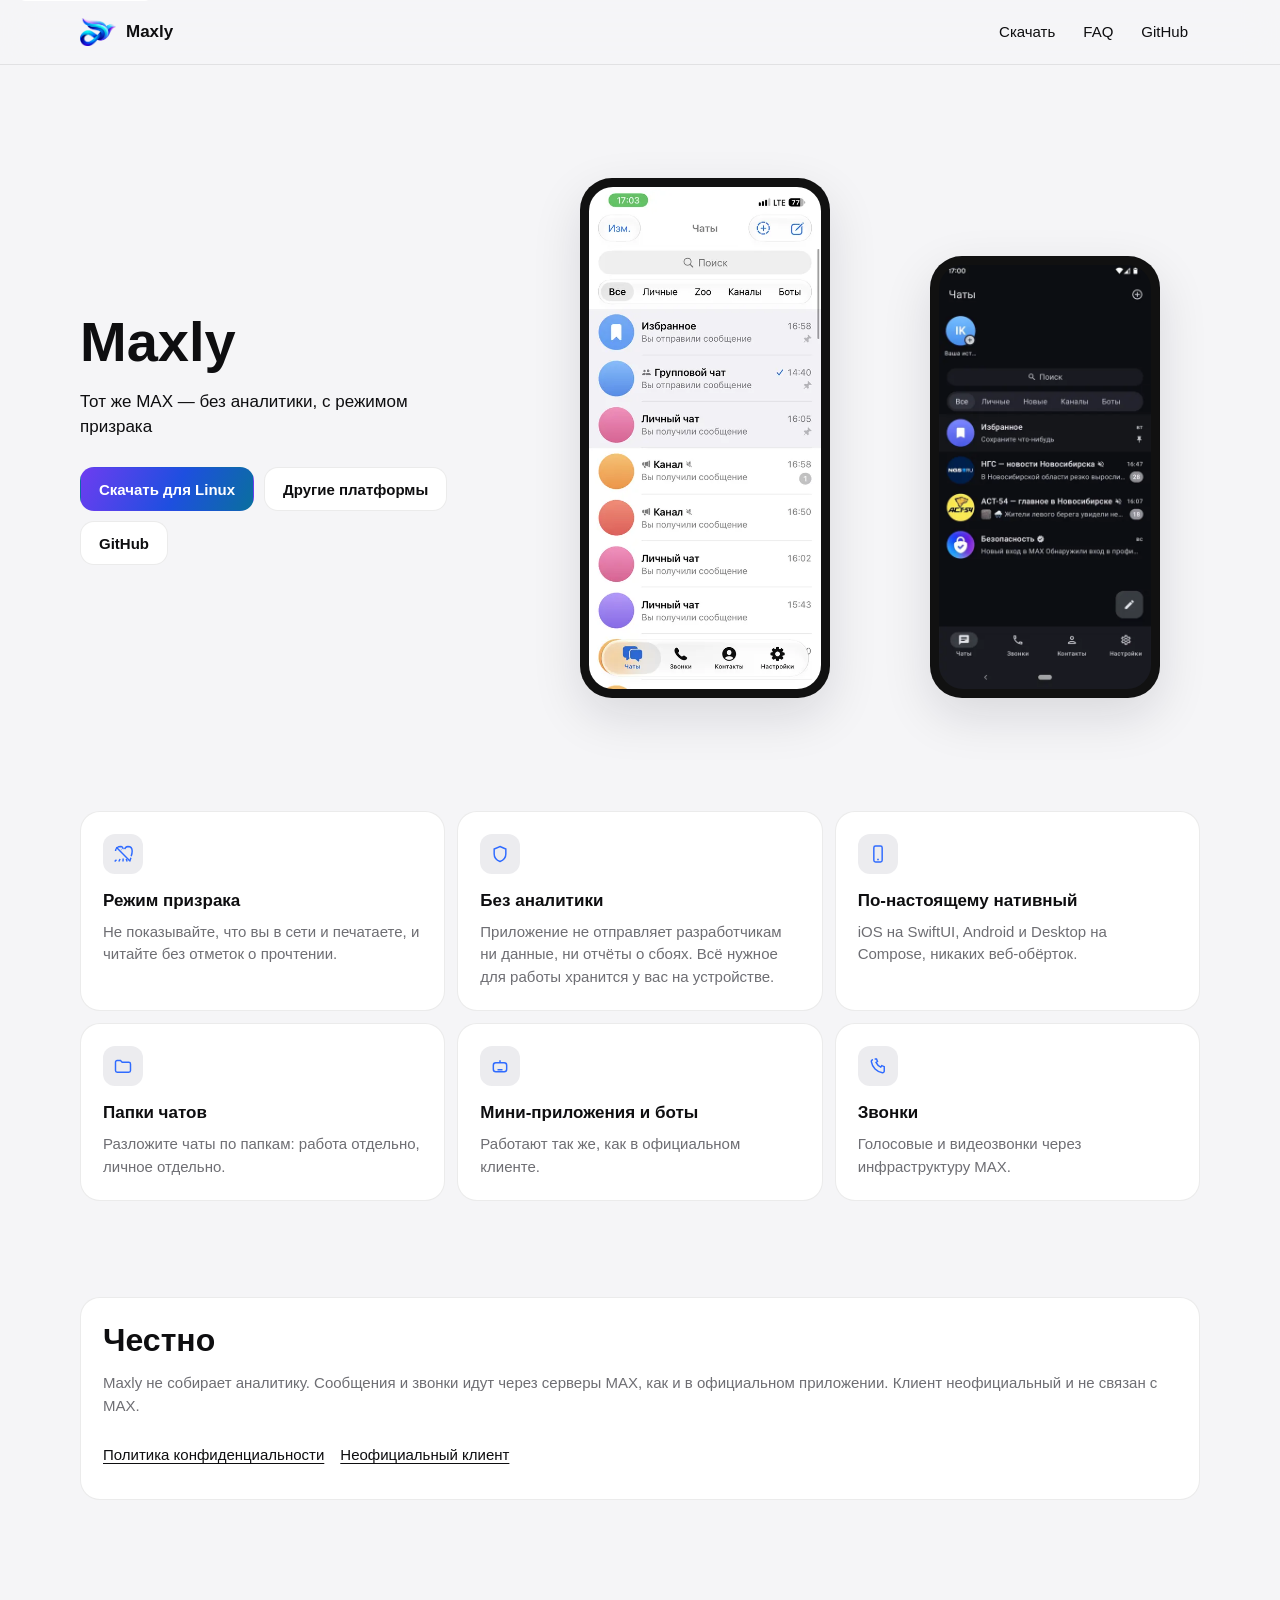
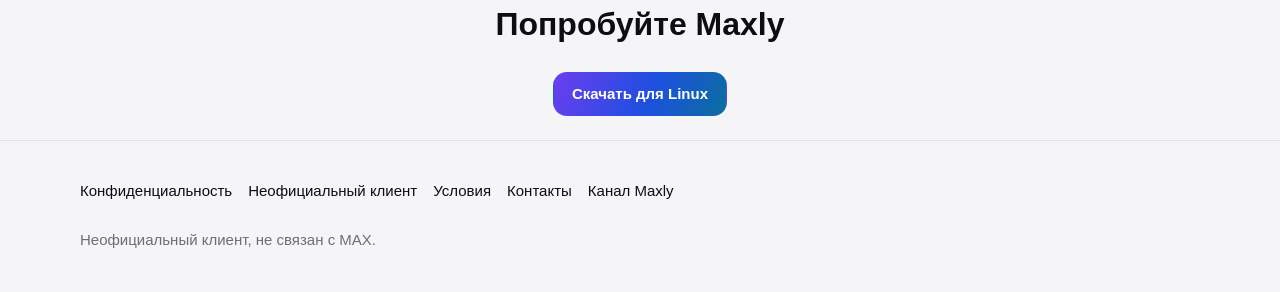
==== index.html @ c46c372b "Собрать сайт Maxly по плану Лендинг, загрузка, FAQ и правовые страницы. Плейсхолдеры из плана не зап" ====
<!DOCTYPE html>
<html lang="ru" data-root="">
<head>
<meta charset="utf-8">
<meta name="viewport" content="width=device-width, initial-scale=1">
<title>Maxly — клиент MAX без аналитики для iOS, Android и Desktop</title>
<meta name="description" content="Неофициальный клиент MAX с режимом призрака. Не собирает аналитику. Нативные приложения для iPhone, Android, Windows, macOS и Linux.">
<link rel="canonical" href="https://fighxy.github.io/maxly-site/">
<meta property="og:title" content="Maxly — клиент MAX без аналитики для iOS, Android и Desktop">
<meta property="og:description" content="Неофициальный клиент MAX с режимом призрака. Не собирает аналитику. Нативные приложения для iPhone, Android, Windows, macOS и Linux.">
<meta property="og:type" content="website">
<meta property="og:url" content="https://fighxy.github.io/maxly-site/">
<meta property="og:image" content="https://fighxy.github.io/maxly-site/og.png">
<meta name="twitter:card" content="summary_large_image">
<meta name="theme-color" content="#000000">

<link rel="icon" href="favicon.svg" type="image/svg+xml">
<link rel="stylesheet" href="assets/css/site.css">
</head>
<body>
<a class="skip" href="#main">К содержанию</a>
<header class="header">
  <div class="wrap header-inner">
    <a class="brand" href=""><img src="assets/img/logo.png" alt="" width="36" height="28">Maxly</a>
    <nav class="nav" aria-label="Основное">
      <a href="download/">Скачать</a>
      <a href="faq/">FAQ</a>
      <a href="https://github.com/fighxy/Maxly">GitHub</a>
    </nav>
  </div>
</header>
<main id="main">

<section class="section"><div class="wrap hero-grid">
  <div class="rise">
    <h1>Maxly</h1>
    <p class="lead">Тот же MAX — без аналитики, с режимом призрака</p>
    <div class="stack">
      <a class="btn btn-primary" data-os-cta href="download/">Скачать</a>
      <a class="btn btn-secondary" href="download/">Другие платформы</a>
      <a class="btn btn-secondary" href="https://github.com/fighxy/Maxly">GitHub</a>
    </div>
  </div>
  <div class="shots">
    <figure class="phone"><img src="assets/img/ios-chats.webp" width="450" height="973" alt="Maxly на iPhone: список чатов"></figure>
    <figure class="phone"><img src="assets/img/android-chats.webp" width="450" height="900" alt="Maxly на Android: список чатов" loading="lazy"></figure>
  </div>
</div></section>
<section class="section" style="padding-top:0"><div class="wrap"><div class="features"><article class="card"><div class="feat-icon"><svg viewBox="0 0 24 24" fill="none" stroke="currentColor" stroke-width="1.75" aria-hidden="true"><path d="M3 8.5C3 5 6 3 9.2 3c2 .2 3.2 1.6 2.8 3.2M9.5 6.5h.5M14 6.2c.4-1.8 2-3 4-3.2C21 3 23 5.2 23 8.5c0 2.2-.4 4.2-1.2 6.2"/><path d="M2 21l2.2-2.2M7 21l1.5-3M12 21l.2-3.5M17 21l-1.2-3M21.5 16.5L20 21"/><path d="M4 4l16 16"/></svg></div><h3>Режим призрака</h3><p>Не показывайте, что вы в сети и печатаете, и читайте без отметок о прочтении.</p></article>
<article class="card"><div class="feat-icon"><svg viewBox="0 0 24 24" fill="none" stroke="currentColor" stroke-width="1.75" aria-hidden="true"><path d="M12 3l7 3v6c0 4.5-3 7.5-7 9-4-1.5-7-4.5-7-9V6l7-3z"/></svg></div><h3>Без аналитики</h3><p>Приложение не отправляет разработчикам ни данные, ни отчёты о сбоях. Всё нужное для работы хранится у вас на устройстве.</p></article>
<article class="card"><div class="feat-icon"><svg viewBox="0 0 24 24" fill="none" stroke="currentColor" stroke-width="1.75" aria-hidden="true"><rect x="7" y="2.5" width="10" height="19" rx="2"/><path d="M11 18.5h2"/></svg></div><h3>По-настоящему нативный</h3><p>iOS на SwiftUI, Android и Desktop на Compose, никаких веб-обёрток.</p></article>
<article class="card"><div class="feat-icon"><svg viewBox="0 0 24 24" fill="none" stroke="currentColor" stroke-width="1.75" aria-hidden="true"><path d="M3 7.5A2 2 0 0 1 5 5.5h4l2 2h8a2 2 0 0 1 2 2v8a2 2 0 0 1-2 2H5a2 2 0 0 1-2-2v-10z"/></svg></div><h3>Папки чатов</h3><p>Разложите чаты по папкам: работа отдельно, личное отдельно.</p></article>
<article class="card"><div class="feat-icon"><svg viewBox="0 0 24 24" fill="none" stroke="currentColor" stroke-width="1.75" aria-hidden="true"><rect x="4" y="8" width="16" height="11" rx="3"/><path d="M12 8V5M9 13h.01M15 13h.01M9 16.5h6"/></svg></div><h3>Мини-приложения и боты</h3><p>Работают так же, как в официальном клиенте.</p></article>
<article class="card"><div class="feat-icon"><svg viewBox="0 0 24 24" fill="none" stroke="currentColor" stroke-width="1.75" aria-hidden="true"><path d="M8 3.5h2.2l1.2 3-1.8 1.2a12 12 0 0 0 5.7 5.7l1.2-1.8 3 1.2V18a2 2 0 0 1-2.2 2A16 16 0 0 1 4 6.7 2 2 0 0 1 6 4.5"/></svg></div><h3>Звонки</h3><p>Голосовые и видеозвонки через инфраструктуру MAX.</p></article></div></div></section>
<section class="section" style="padding-top:0"><div class="wrap"><article class="card honest">
  <h2>Честно</h2>
  <p>Maxly не собирает аналитику. Сообщения и звонки идут через серверы MAX, как и в официальном приложении. Клиент неофициальный и не связан с MAX.</p>
  <div class="links"><a href="privacy/">Политика конфиденциальности</a><a href="disclaimer/">Неофициальный клиент</a></div>
</article></div></section>
<section class="section cta"><div class="wrap"><h2>Попробуйте Maxly</h2><div class="stack"><a class="btn btn-primary" data-os-cta href="download/">Скачать</a></div></div></section>

</main>
<footer class="footer">
  <div class="wrap footer-inner">
    <nav aria-label="Документы">
      <a href="privacy/">Конфиденциальность</a>
      <a href="disclaimer/">Неофициальный клиент</a>
      <a href="terms/">Условия</a>
      <a href="contacts/">Контакты</a>
      <a href="https://t.me/maxly_client">Канал Maxly</a>
    </nav>
    <p class="muted legal-note">Неофициальный клиент, не связан с MAX.</p>
  </div>
</footer>
<script src="assets/js/os.js"></script>
</body>
</html>
---- assets/css/site.css ----
button,[role='button']{cursor:pointer}
:root {
  --bg: #000;
  --surface: #0e0e10;
  --surface-2: #17171a;
  --text: #f5f5f7;
  --muted: #a1a1a6;
  --line: rgba(255, 255, 255, 0.08);
  --accent-1: #2f6bff;
  --accent-2: #2ad4f5;
  --accent-3: #9b6dff;
  --btn: linear-gradient(115deg, #6d3df0 0%, #1e4fe0 55%, #0a6f9e 100%);
  --shadow: 0 24px 70px rgba(0, 0, 0, 0.45);
  --header: color-mix(in srgb, #000 88%, transparent);
  color-scheme: dark;
  letter-spacing: 0;
}

@media (prefers-color-scheme: light) {
  :root {
    --bg: #f5f5f7;
    --surface: #ffffff;
    --surface-2: #ececef;
    --text: #0e0e10;
    --muted: #6e6e73;
    --line: rgba(0, 0, 0, 0.08);
    --shadow: 0 18px 50px rgba(20, 20, 30, 0.12);
    --header: color-mix(in srgb, #f5f5f7 88%, transparent);
    color-scheme: light;
  }
}

* { box-sizing: border-box; }
html { scroll-behavior: smooth; }
body {
  margin: 0;
  min-height: 100vh;
  background: var(--bg);
  color: var(--text);
  font-family: -apple-system, "SF Pro Text", "Segoe UI", Roboto, sans-serif;
  font-size: 17px;
  line-height: 1.45;
  letter-spacing: 0;
  font-style: normal;
  text-rendering: optimizeLegibility;
}
img { max-width: 100%; height: auto; }
a { color: inherit; }
button, summary { font: inherit; color: inherit; letter-spacing: 0; }
:focus { outline: none; }
:focus-visible {
  outline: 2px solid var(--accent-2);
  outline-offset: 3px;
}
@media (prefers-reduced-motion: reduce) {
  html { scroll-behavior: auto; }
  *, *::before, *::after {
    animation: none !important;
    transition: none !important;
  }
}

.skip {
  position: absolute;
  left: 16px;
  top: -40px;
  background: var(--surface);
  color: var(--text);
  padding: 8px 12px;
  border-radius: 10px;
  z-index: 40;
}
.skip:focus { top: 12px; }

.wrap {
  width: min(1120px, calc(100% - 40px));
  margin: 0 auto;
}
.narrow { width: min(760px, calc(100% - 40px)); }

.header {
  position: sticky;
  top: 0;
  z-index: 30;
  background: var(--header);
  backdrop-filter: blur(16px);
  border-bottom: 1px solid var(--line);
}
.header-inner, .footer-inner {
  display: flex;
  align-items: center;
  justify-content: space-between;
  gap: 16px;
  min-height: 64px;
}
.brand {
  display: inline-flex;
  align-items: center;
  gap: 10px;
  text-decoration: none;
  font-weight: 600;
  font-size: 17px;
}
.brand img { width: 36px; height: 28px; object-fit: contain; }
.nav { display: flex; align-items: center; gap: 4px; }
.nav a {
  text-decoration: none;
  font-size: 15px;
  min-height: 44px;
  display: inline-flex;
  align-items: center;
  padding: 0 12px;
  border-radius: 12px;
}
.nav a:hover { background: var(--surface-2); }

.section { padding: 64px 0; }
@media (min-width: 800px) {
  .section { padding: 96px 0; }
}

h1, h2, h3, p { letter-spacing: 0; font-style: normal; }
h1 {
  margin: 0;
  font-size: 40px;
  line-height: 48px;
  font-weight: 600;
}
h2 {
  margin: 0;
  font-size: 32px;
  line-height: 40px;
  font-weight: 600;
}
h3 { margin: 0; font-size: 17px; line-height: 1.35; font-weight: 600; }
@media (min-width: 800px) {
  h1 { font-size: 56px; line-height: 64px; }
}
.lead { margin: 16px 0 0; font-size: 17px; line-height: 1.45; max-width: 36rem; }
.muted { color: var(--muted); font-size: 15px; line-height: 1.5; }
.stack { display: flex; flex-wrap: wrap; gap: 10px; margin-top: 28px; }

.btn {
  display: inline-flex;
  align-items: center;
  justify-content: center;
  min-height: 44px;
  padding: 0 18px;
  border-radius: 14px;
  text-decoration: none;
  font-size: 15px;
  font-weight: 600;
  border: 1px solid transparent;
  letter-spacing: 0;
}
.btn-primary { background: var(--btn); color: #fff; }
.btn-primary:hover { filter: brightness(1.08); }
.btn-secondary {
  background: var(--surface);
  border-color: var(--line);
  color: var(--text);
}
.btn-secondary:hover { background: var(--surface-2); }

.hero-grid {
  display: grid;
  gap: 48px;
  align-items: center;
}
@media (min-width: 960px) {
  .hero-grid { grid-template-columns: 1.05fr 0.95fr; gap: 64px; }
}
.shots {
  display: flex;
  justify-content: center;
  align-items: flex-end;
  gap: 20px;
}
.phone {
  width: min(250px, 72vw);
  padding: 8px;
  border-radius: 32px;
  background: #0a0a0c;
  border: 1px solid var(--line);
  box-shadow: var(--shadow);
}
.phone img {
  display: block;
  width: 100%;
  height: auto;
  border-radius: 24px;
}
.shots .phone:last-child { display: none; }
@media (min-width: 960px) {
  .shots .phone:last-child { display: block; width: 230px; }
}
@media (prefers-color-scheme: light) {
  .phone { background: #111; }
}

.rise { animation: rise 0.55s ease both; }
@keyframes rise {
  from { opacity: 0; transform: translateY(8px); }
  to { opacity: 1; transform: none; }
}

.features {
  display: grid;
  grid-template-columns: 1fr;
  gap: 12px;
}
@media (min-width: 720px) {
  .features { grid-template-columns: 1fr 1fr; }
}
@media (min-width: 1020px) {
  .features { grid-template-columns: 1fr 1fr 1fr; }
}
.card {
  background: var(--surface);
  border: 1px solid var(--line);
  border-radius: 20px;
  padding: 22px;
}
.card p { margin: 8px 0 0; color: var(--muted); font-size: 15px; line-height: 1.5; }
.feat-icon {
  width: 40px;
  height: 40px;
  display: grid;
  place-items: center;
  border-radius: 12px;
  background: var(--surface-2);
  color: var(--accent-1);
  margin-bottom: 16px;
}
.feat-icon svg { width: 20px; height: 20px; }

.section-head { margin-bottom: 28px; }
.section-head p { margin: 10px 0 0; }

.honest a, .prose a, .note a {
  text-underline-offset: 3px;
}
.honest p { margin: 12px 0 0; }
.links { display: flex; flex-wrap: wrap; gap: 16px; margin-top: 16px; font-size: 15px; }
.links a { min-height: 44px; display: inline-flex; align-items: center; }

.cta {
  text-align: center;
  padding: 8px 0 24px;
}
.cta .stack { justify-content: center; }

.platforms { display: grid; gap: 12px; }
@media (min-width: 800px) {
  .platforms { grid-template-columns: 1fr 1fr 1fr; }
}
.platform {
  display: flex;
  flex-direction: column;
  gap: 8px;
  min-height: 180px;
  text-decoration: none;
}
.platform span { margin-top: auto; font-size: 15px; font-weight: 600; }
.note {
  margin-top: 20px;
  color: var(--muted);
  font-size: 15px;
}

.split {
  display: grid;
  gap: 36px;
  align-items: start;
}
@media (min-width: 900px) {
  .split { grid-template-columns: 1fr 280px; }
}
.steps { margin: 20px 0 0; padding: 0; list-style: none; display: grid; gap: 12px; }
.steps li {
  display: grid;
  grid-template-columns: 32px 1fr;
  gap: 12px;
  align-items: start;
}
.steps b {
  width: 32px;
  height: 32px;
  border-radius: 10px;
  display: grid;
  place-items: center;
  background: var(--surface-2);
  font-size: 15px;
  font-weight: 600;
}
.steps p { margin: 2px 0 0; }
.req { margin-top: 18px; }

.tabs { display: flex; flex-wrap: wrap; gap: 8px; margin: 22px 0; }
.tab {
  min-height: 44px;
  padding: 0 16px;
  border-radius: 14px;
  border: 1px solid var(--line);
  background: transparent;
}
.tab[aria-selected="true"] { background: var(--surface-2); }
.panel h2 { font-size: 32px; }
.file { margin: 8px 0 0; }
code, pre {
  font-family: ui-monospace, "SF Mono", Menlo, Consolas, monospace;
  font-size: 14px;
}
pre {
  margin: 12px 0 0;
  padding: 14px 16px;
  border-radius: 14px;
  background: var(--surface-2);
  border: 1px solid var(--line);
  overflow-x: auto;
}

.faq { display: grid; gap: 10px; }
.faq details {
  background: var(--surface);
  border: 1px solid var(--line);
  border-radius: 20px;
  padding: 4px 18px;
}
.faq summary {
  min-height: 44px;
  display: flex;
  align-items: center;
  justify-content: space-between;
  gap: 12px;
  cursor: pointer;
  list-style: none;
  font-weight: 600;
  padding: 10px 0;
}
.faq summary::-webkit-details-marker { display: none; }
.faq summary::after {
  content: "+";
  color: var(--muted);
  font-weight: 500;
  font-size: 20px;
}
.faq details[open] summary::after { content: "–"; }
.faq details p { margin: 0 0 14px; color: var(--muted); font-size: 15px; line-height: 1.5; }

.updated { margin: 10px 0 0; }
.toc { margin: 28px 0; padding: 0; list-style: none; display: grid; gap: 6px; }
.toc a { font-size: 15px; text-decoration: none; min-height: 36px; display: inline-flex; align-items: center; }
.toc a:hover { text-decoration: underline; }
.prose h2 { margin-top: 36px; font-size: 24px; line-height: 32px; }
.prose p, .prose li { font-size: 17px; line-height: 1.5; }
.prose ol { padding-left: 1.2rem; display: grid; gap: 12px; }
.prose a { text-decoration: underline; }

.callout {
  margin-top: 22px;
  padding: 16px 18px;
  border-radius: 20px;
  border: 1px solid var(--line);
  background: var(--surface);
  color: var(--muted);
  font-size: 15px;
}
.contact-list { list-style: none; padding: 0; margin: 24px 0 0; display: grid; gap: 14px; }
.contact-list li { display: grid; gap: 2px; }
.contact-list a { text-decoration: underline; text-underline-offset: 3px; width: fit-content; }

.footer { border-top: 1px solid var(--line); padding: 28px 0 40px; }
.footer-inner { align-items: flex-start; flex-direction: column; min-height: 0; gap: 16px; }
.footer nav { display: flex; flex-wrap: wrap; gap: 8px 16px; }
.footer a { font-size: 15px; text-decoration: none; min-height: 44px; display: inline-flex; align-items: center; }
.footer a:hover { text-decoration: underline; }
.legal-note { margin: 0; }

.page-intro { padding-bottom: 0; }
.page-intro + .section { padding-top: 28px; }

.error-page {
  min-height: 100vh;
  display: flex;
  flex-direction: column;
  align-items: center;
  justify-content: center;
  gap: 12px;
  text-align: center;
  padding: 24px;
  background: var(--bg);
  color: var(--text);
}
.error-page p { max-width: 36rem; overflow-wrap: anywhere; }
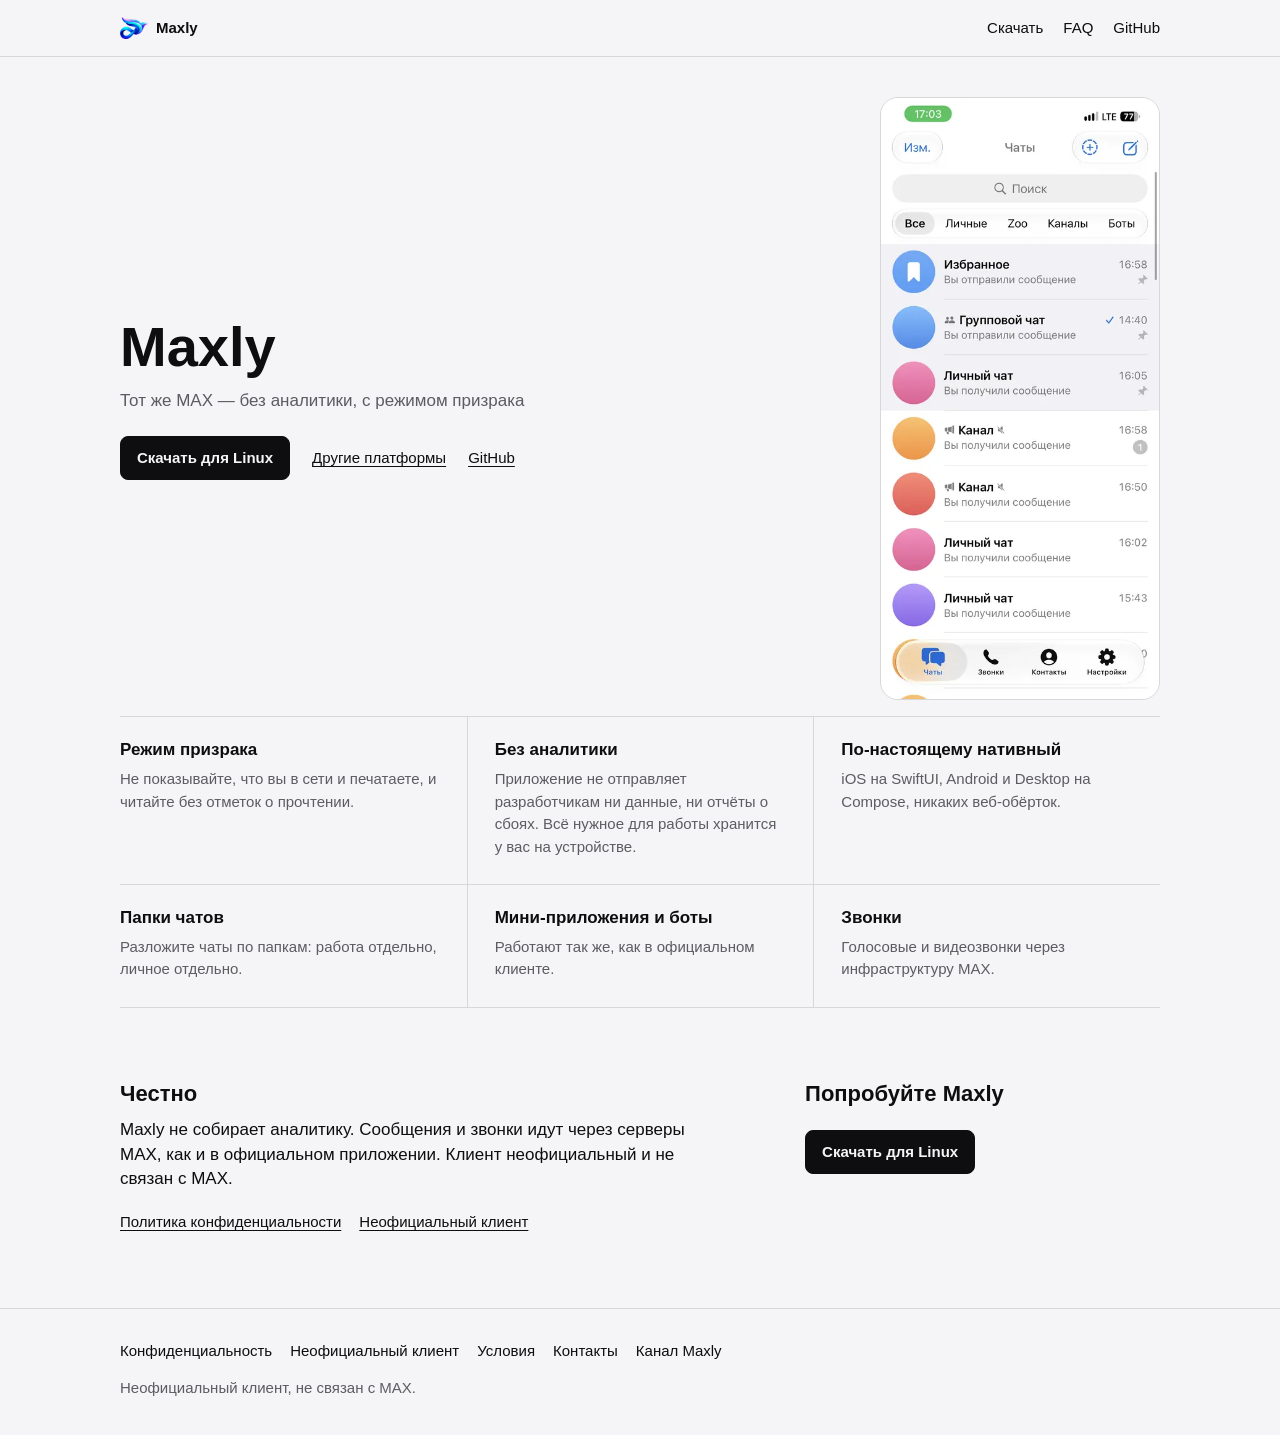
==== commit 18afc4b8: "Убрать карточный шаблон с лендинга" ====
--- a/index.html
+++ b/index.html
@@ -31,33 +31,35 @@
 </header>
 <main id="main">
 
-<section class="section"><div class="wrap hero-grid">
-  <div class="rise">
+<section class="section hero"><div class="wrap hero-grid">
+  <div>
     <h1>Maxly</h1>
     <p class="lead">Тот же MAX — без аналитики, с режимом призрака</p>
     <div class="stack">
-      <a class="btn btn-primary" data-os-cta href="download/">Скачать</a>
-      <a class="btn btn-secondary" href="download/">Другие платформы</a>
-      <a class="btn btn-secondary" href="https://github.com/fighxy/Maxly">GitHub</a>
+      <a class="btn" data-os-cta href="download/">Скачать</a>
+      <a class="text-link" href="download/">Другие платформы</a>
+      <a class="text-link" href="https://github.com/fighxy/Maxly">GitHub</a>
     </div>
   </div>
-  <div class="shots">
-    <figure class="phone"><img src="assets/img/ios-chats.webp" width="450" height="973" alt="Maxly на iPhone: список чатов"></figure>
-    <figure class="phone"><img src="assets/img/android-chats.webp" width="450" height="900" alt="Maxly на Android: список чатов" loading="lazy"></figure>
+  <figure class="shot"><img src="assets/img/ios-chats.webp" width="450" height="973" alt="Maxly на iPhone: список чатов"></figure>
+</div></section>
+<section class="section tight"><div class="wrap"><div class="features"><article><h3>Режим призрака</h3><p>Не показывайте, что вы в сети и печатаете, и читайте без отметок о прочтении.</p></article>
+<article><h3>Без аналитики</h3><p>Приложение не отправляет разработчикам ни данные, ни отчёты о сбоях. Всё нужное для работы хранится у вас на устройстве.</p></article>
+<article><h3>По-настоящему нативный</h3><p>iOS на SwiftUI, Android и Desktop на Compose, никаких веб-обёрток.</p></article>
+<article><h3>Папки чатов</h3><p>Разложите чаты по папкам: работа отдельно, личное отдельно.</p></article>
+<article><h3>Мини-приложения и боты</h3><p>Работают так же, как в официальном клиенте.</p></article>
+<article><h3>Звонки</h3><p>Голосовые и видеозвонки через инфраструктуру MAX.</p></article></div></div></section>
+<section class="section tight"><div class="wrap close">
+  <div>
+    <h2>Честно</h2>
+    <p>Maxly не собирает аналитику. Сообщения и звонки идут через серверы MAX, как и в официальном приложении. Клиент неофициальный и не связан с MAX.</p>
+    <div class="links"><a href="privacy/">Политика конфиденциальности</a><a href="disclaimer/">Неофициальный клиент</a></div>
+  </div>
+  <div>
+    <h2>Попробуйте Maxly</h2>
+    <div class="stack"><a class="btn" data-os-cta href="download/">Скачать</a></div>
   </div>
 </div></section>
-<section class="section" style="padding-top:0"><div class="wrap"><div class="features"><article class="card"><div class="feat-icon"><svg viewBox="0 0 24 24" fill="none" stroke="currentColor" stroke-width="1.75" aria-hidden="true"><path d="M3 8.5C3 5 6 3 9.2 3c2 .2 3.2 1.6 2.8 3.2M9.5 6.5h.5M14 6.2c.4-1.8 2-3 4-3.2C21 3 23 5.2 23 8.5c0 2.2-.4 4.2-1.2 6.2"/><path d="M2 21l2.2-2.2M7 21l1.5-3M12 21l.2-3.5M17 21l-1.2-3M21.5 16.5L20 21"/><path d="M4 4l16 16"/></svg></div><h3>Режим призрака</h3><p>Не показывайте, что вы в сети и печатаете, и читайте без отметок о прочтении.</p></article>
-<article class="card"><div class="feat-icon"><svg viewBox="0 0 24 24" fill="none" stroke="currentColor" stroke-width="1.75" aria-hidden="true"><path d="M12 3l7 3v6c0 4.5-3 7.5-7 9-4-1.5-7-4.5-7-9V6l7-3z"/></svg></div><h3>Без аналитики</h3><p>Приложение не отправляет разработчикам ни данные, ни отчёты о сбоях. Всё нужное для работы хранится у вас на устройстве.</p></article>
-<article class="card"><div class="feat-icon"><svg viewBox="0 0 24 24" fill="none" stroke="currentColor" stroke-width="1.75" aria-hidden="true"><rect x="7" y="2.5" width="10" height="19" rx="2"/><path d="M11 18.5h2"/></svg></div><h3>По-настоящему нативный</h3><p>iOS на SwiftUI, Android и Desktop на Compose, никаких веб-обёрток.</p></article>
-<article class="card"><div class="feat-icon"><svg viewBox="0 0 24 24" fill="none" stroke="currentColor" stroke-width="1.75" aria-hidden="true"><path d="M3 7.5A2 2 0 0 1 5 5.5h4l2 2h8a2 2 0 0 1 2 2v8a2 2 0 0 1-2 2H5a2 2 0 0 1-2-2v-10z"/></svg></div><h3>Папки чатов</h3><p>Разложите чаты по папкам: работа отдельно, личное отдельно.</p></article>
-<article class="card"><div class="feat-icon"><svg viewBox="0 0 24 24" fill="none" stroke="currentColor" stroke-width="1.75" aria-hidden="true"><rect x="4" y="8" width="16" height="11" rx="3"/><path d="M12 8V5M9 13h.01M15 13h.01M9 16.5h6"/></svg></div><h3>Мини-приложения и боты</h3><p>Работают так же, как в официальном клиенте.</p></article>
-<article class="card"><div class="feat-icon"><svg viewBox="0 0 24 24" fill="none" stroke="currentColor" stroke-width="1.75" aria-hidden="true"><path d="M8 3.5h2.2l1.2 3-1.8 1.2a12 12 0 0 0 5.7 5.7l1.2-1.8 3 1.2V18a2 2 0 0 1-2.2 2A16 16 0 0 1 4 6.7 2 2 0 0 1 6 4.5"/></svg></div><h3>Звонки</h3><p>Голосовые и видеозвонки через инфраструктуру MAX.</p></article></div></div></section>
-<section class="section" style="padding-top:0"><div class="wrap"><article class="card honest">
-  <h2>Честно</h2>
-  <p>Maxly не собирает аналитику. Сообщения и звонки идут через серверы MAX, как и в официальном приложении. Клиент неофициальный и не связан с MAX.</p>
-  <div class="links"><a href="privacy/">Политика конфиденциальности</a><a href="disclaimer/">Неофициальный клиент</a></div>
-</article></div></section>
-<section class="section cta"><div class="wrap"><h2>Попробуйте Maxly</h2><div class="stack"><a class="btn btn-primary" data-os-cta href="download/">Скачать</a></div></div></section>
 
 </main>
 <footer class="footer">
--- a/assets/css/site.css
+++ b/assets/css/site.css
@@ -5,13 +5,11 @@
   --surface-2: #17171a;
   --text: #f5f5f7;
   --muted: #a1a1a6;
-  --line: rgba(255, 255, 255, 0.08);
+  --line: rgba(255, 255, 255, 0.14);
   --accent-1: #2f6bff;
   --accent-2: #2ad4f5;
   --accent-3: #9b6dff;
-  --btn: linear-gradient(115deg, #6d3df0 0%, #1e4fe0 55%, #0a6f9e 100%);
-  --shadow: 0 24px 70px rgba(0, 0, 0, 0.45);
-  --header: color-mix(in srgb, #000 88%, transparent);
+  --header: #000;
   color-scheme: dark;
   letter-spacing: 0;
 }
@@ -22,10 +20,9 @@
     --surface: #ffffff;
     --surface-2: #ececef;
     --text: #0e0e10;
-    --muted: #6e6e73;
-    --line: rgba(0, 0, 0, 0.08);
-    --shadow: 0 18px 50px rgba(20, 20, 30, 0.12);
-    --header: color-mix(in srgb, #f5f5f7 88%, transparent);
+    --muted: #5c5c61;
+    --line: rgba(0, 0, 0, 0.12);
+    --header: #f5f5f7;
     color-scheme: light;
   }
 }
@@ -46,10 +43,10 @@
 }
 img { max-width: 100%; height: auto; }
 a { color: inherit; }
-button, summary { font: inherit; color: inherit; letter-spacing: 0; }
+button, summary { font: inherit; color: inherit; letter-spacing: 0; background: none; }
 :focus { outline: none; }
 :focus-visible {
-  outline: 2px solid var(--accent-2);
+  outline: 2px solid var(--accent-1);
   outline-offset: 3px;
 }
 @media (prefers-reduced-motion: reduce) {
@@ -64,26 +61,24 @@
   position: absolute;
   left: 16px;
   top: -40px;
-  background: var(--surface);
+  background: var(--bg);
   color: var(--text);
   padding: 8px 12px;
-  border-radius: 10px;
   z-index: 40;
 }
 .skip:focus { top: 12px; }
 
 .wrap {
-  width: min(1120px, calc(100% - 40px));
+  width: min(1040px, calc(100% - 40px));
   margin: 0 auto;
 }
-.narrow { width: min(760px, calc(100% - 40px)); }
+.narrow { width: min(680px, calc(100% - 40px)); }
 
 .header {
   position: sticky;
   top: 0;
   z-index: 30;
   background: var(--header);
-  backdrop-filter: blur(16px);
   border-bottom: 1px solid var(--line);
 }
 .header-inner, .footer-inner {
@@ -91,294 +86,295 @@
   align-items: center;
   justify-content: space-between;
   gap: 16px;
-  min-height: 64px;
+  min-height: 56px;
 }
 .brand {
   display: inline-flex;
   align-items: center;
-  gap: 10px;
+  gap: 8px;
   text-decoration: none;
   font-weight: 600;
-  font-size: 17px;
-}
-.brand img { width: 36px; height: 28px; object-fit: contain; }
-.nav { display: flex; align-items: center; gap: 4px; }
+  font-size: 15px;
+}
+.brand img { width: 28px; height: 22px; object-fit: contain; }
+.nav { display: flex; align-items: center; gap: 20px; }
 .nav a {
   text-decoration: none;
   font-size: 15px;
   min-height: 44px;
   display: inline-flex;
   align-items: center;
-  padding: 0 12px;
-  border-radius: 12px;
-}
-.nav a:hover { background: var(--surface-2); }
-
-.section { padding: 64px 0; }
+}
+.nav a:hover { text-decoration: underline; text-underline-offset: 3px; }
+
+.section { padding: 40px 0; }
+.section.tight { padding-top: 0; }
+.section.hero { padding-top: 28px; padding-bottom: 8px; }
 @media (min-width: 800px) {
-  .section { padding: 96px 0; }
+  .section { padding: 64px 0; }
+  .section.hero { padding-top: 40px; padding-bottom: 16px; }
 }
 
 h1, h2, h3, p { letter-spacing: 0; font-style: normal; }
 h1 {
   margin: 0;
   font-size: 40px;
-  line-height: 48px;
+  line-height: 44px;
   font-weight: 600;
 }
 h2 {
   margin: 0;
-  font-size: 32px;
-  line-height: 40px;
+  font-size: 22px;
+  line-height: 28px;
   font-weight: 600;
 }
 h3 { margin: 0; font-size: 17px; line-height: 1.35; font-weight: 600; }
 @media (min-width: 800px) {
-  h1 { font-size: 56px; line-height: 64px; }
-}
-.lead { margin: 16px 0 0; font-size: 17px; line-height: 1.45; max-width: 36rem; }
+  h1 { font-size: 56px; line-height: 60px; }
+}
+.lead {
+  margin: 12px 0 0;
+  font-size: 17px;
+  line-height: 1.45;
+  max-width: 28rem;
+  color: var(--muted);
+}
 .muted { color: var(--muted); font-size: 15px; line-height: 1.5; }
-.stack { display: flex; flex-wrap: wrap; gap: 10px; margin-top: 28px; }
+.stack { display: flex; flex-wrap: wrap; align-items: center; gap: 8px 22px; margin-top: 22px; }
+.text-link {
+  min-height: 44px;
+  display: inline-flex;
+  align-items: center;
+  font-size: 15px;
+  text-underline-offset: 3px;
+}
+.text-link:hover { text-decoration: underline; }
 
 .btn {
   display: inline-flex;
   align-items: center;
   justify-content: center;
   min-height: 44px;
-  padding: 0 18px;
-  border-radius: 14px;
+  padding: 0 16px;
+  border-radius: 8px;
   text-decoration: none;
   font-size: 15px;
   font-weight: 600;
-  border: 1px solid transparent;
+  border: 1px solid var(--text);
   letter-spacing: 0;
-}
-.btn-primary { background: var(--btn); color: #fff; }
-.btn-primary:hover { filter: brightness(1.08); }
+  background: var(--text);
+  color: var(--bg);
+}
+.btn:hover { opacity: 0.8; }
 .btn-secondary {
-  background: var(--surface);
-  border-color: var(--line);
-  color: var(--text);
-}
-.btn-secondary:hover { background: var(--surface-2); }
+  background: transparent;
+  color: var(--text);
+}
 
 .hero-grid {
   display: grid;
-  gap: 48px;
-  align-items: center;
-}
-@media (min-width: 960px) {
-  .hero-grid { grid-template-columns: 1.05fr 0.95fr; gap: 64px; }
-}
-.shots {
-  display: flex;
-  justify-content: center;
-  align-items: flex-end;
-  gap: 20px;
+  gap: 28px;
+  align-items: end;
+}
+@media (min-width: 900px) {
+  .hero-grid { grid-template-columns: 1fr 280px; gap: 48px; align-items: center; }
+}
+.shot { margin: 0; }
+.shot img, .phone img {
+  display: block;
+  width: min(280px, 70vw);
+  margin-inline: auto;
+  height: auto;
+  border-radius: 18px;
+  border: 1px solid var(--line);
 }
 .phone {
-  width: min(250px, 72vw);
-  padding: 8px;
-  border-radius: 32px;
-  background: #0a0a0c;
-  border: 1px solid var(--line);
-  box-shadow: var(--shadow);
-}
-.phone img {
-  display: block;
-  width: 100%;
-  height: auto;
-  border-radius: 24px;
-}
-.shots .phone:last-child { display: none; }
-@media (min-width: 960px) {
-  .shots .phone:last-child { display: block; width: 230px; }
-}
-@media (prefers-color-scheme: light) {
-  .phone { background: #111; }
-}
-
-.rise { animation: rise 0.55s ease both; }
-@keyframes rise {
-  from { opacity: 0; transform: translateY(8px); }
-  to { opacity: 1; transform: none; }
-}
+  margin: 0;
+  width: min(260px, 70vw);
+  justify-self: center;
+}
+.phone img { width: 100%; border-radius: 22px; }
 
 .features {
   display: grid;
   grid-template-columns: 1fr;
-  gap: 12px;
+  border-top: 1px solid var(--line);
+}
+.features article {
+  padding: 18px 0 20px;
+  border-bottom: 1px solid var(--line);
+}
+.features p {
+  margin: 6px 0 0;
+  color: var(--muted);
+  font-size: 15px;
+  line-height: 1.5;
 }
 @media (min-width: 720px) {
   .features { grid-template-columns: 1fr 1fr; }
+  .features article { padding: 22px 28px 24px 0; }
+  .features article:nth-child(2n) {
+    padding-left: 28px;
+    box-shadow: inset 1px 0 0 var(--line);
+  }
 }
 @media (min-width: 1020px) {
   .features { grid-template-columns: 1fr 1fr 1fr; }
-}
-.card {
-  background: var(--surface);
-  border: 1px solid var(--line);
-  border-radius: 20px;
-  padding: 22px;
-}
-.card p { margin: 8px 0 0; color: var(--muted); font-size: 15px; line-height: 1.5; }
-.feat-icon {
-  width: 40px;
-  height: 40px;
-  display: grid;
-  place-items: center;
-  border-radius: 12px;
-  background: var(--surface-2);
-  color: var(--accent-1);
-  margin-bottom: 16px;
-}
-.feat-icon svg { width: 20px; height: 20px; }
-
-.section-head { margin-bottom: 28px; }
-.section-head p { margin: 10px 0 0; }
-
-.honest a, .prose a, .note a {
-  text-underline-offset: 3px;
-}
-.honest p { margin: 12px 0 0; }
-.links { display: flex; flex-wrap: wrap; gap: 16px; margin-top: 16px; font-size: 15px; }
-.links a { min-height: 44px; display: inline-flex; align-items: center; }
-
-.cta {
-  text-align: center;
-  padding: 8px 0 24px;
-}
-.cta .stack { justify-content: center; }
-
-.platforms { display: grid; gap: 12px; }
+  .features article,
+  .features article:nth-child(2n) {
+    padding: 22px 28px 26px 0;
+    box-shadow: none;
+  }
+  .features article:nth-child(3n+2),
+  .features article:nth-child(3n) {
+    padding-left: 28px;
+    box-shadow: inset 1px 0 0 var(--line);
+  }
+}
+
+.close {
+  display: grid;
+  gap: 36px;
+  padding-top: 8px;
+}
+.close p { margin: 10px 0 0; max-width: 38rem; }
 @media (min-width: 800px) {
-  .platforms { grid-template-columns: 1fr 1fr 1fr; }
-}
+  .close { grid-template-columns: 1.4fr 0.8fr; gap: 64px; align-items: start; }
+}
+.links { display: flex; flex-wrap: wrap; gap: 8px 18px; margin-top: 8px; font-size: 15px; }
+.links a { min-height: 44px; display: inline-flex; align-items: center; text-underline-offset: 3px; }
+.links a:hover, .prose a:hover, .note a:hover { text-decoration: underline; }
+
+.platforms { border-top: 1px solid var(--line); }
 .platform {
+  display: grid;
+  grid-template-columns: 1fr auto;
+  gap: 4px 16px;
+  align-items: center;
+  min-height: 72px;
+  padding: 14px 0;
+  border-bottom: 1px solid var(--line);
+  text-decoration: none;
+}
+.platform h2 { font-size: 17px; line-height: 22px; }
+.platform p { margin: 0; grid-column: 1 / -1; }
+.platform span { font-size: 15px; }
+.platform span::after { content: " →"; }
+@media (min-width: 700px) {
+  .platform { grid-template-columns: 160px 1fr auto; }
+  .platform p { grid-column: auto; }
+}
+.note {
+  margin-top: 18px;
+  color: var(--muted);
+  font-size: 15px;
+}
+
+.split {
+  display: grid;
+  gap: 32px;
+  align-items: start;
+}
+@media (min-width: 900px) {
+  .split { grid-template-columns: 1fr 240px; }
+}
+.steps { margin: 28px 0 0; padding: 0; list-style: none; }
+.steps li {
+  display: grid;
+  grid-template-columns: 24px 1fr;
+  gap: 12px;
+  padding: 14px 0;
+  border-top: 1px solid var(--line);
+}
+.steps b { font-size: 15px; font-weight: 600; color: var(--muted); }
+.steps p { margin: 4px 0 0; }
+.req { margin-top: 16px; }
+
+.tabs {
   display: flex;
-  flex-direction: column;
-  gap: 8px;
-  min-height: 180px;
-  text-decoration: none;
-}
-.platform span { margin-top: auto; font-size: 15px; font-weight: 600; }
-.note {
-  margin-top: 20px;
-  color: var(--muted);
-  font-size: 15px;
-}
-
-.split {
-  display: grid;
-  gap: 36px;
-  align-items: start;
-}
-@media (min-width: 900px) {
-  .split { grid-template-columns: 1fr 280px; }
-}
-.steps { margin: 20px 0 0; padding: 0; list-style: none; display: grid; gap: 12px; }
-.steps li {
-  display: grid;
-  grid-template-columns: 32px 1fr;
-  gap: 12px;
-  align-items: start;
-}
-.steps b {
-  width: 32px;
-  height: 32px;
-  border-radius: 10px;
-  display: grid;
-  place-items: center;
-  background: var(--surface-2);
-  font-size: 15px;
-  font-weight: 600;
-}
-.steps p { margin: 2px 0 0; }
-.req { margin-top: 18px; }
-
-.tabs { display: flex; flex-wrap: wrap; gap: 8px; margin: 22px 0; }
+  gap: 22px;
+  margin: 28px 0 8px;
+  border-bottom: 1px solid var(--line);
+}
 .tab {
   min-height: 44px;
-  padding: 0 16px;
-  border-radius: 14px;
-  border: 1px solid var(--line);
+  padding: 0 0 10px;
+  border: 0;
+  border-bottom: 2px solid transparent;
   background: transparent;
-}
-.tab[aria-selected="true"] { background: var(--surface-2); }
-.panel h2 { font-size: 32px; }
+  color: var(--muted);
+}
+.tab[aria-selected="true"] {
+  color: var(--text);
+  border-bottom-color: var(--text);
+}
+.panel h2 { margin-top: 18px; font-size: 22px; line-height: 28px; }
 .file { margin: 8px 0 0; }
 code, pre {
   font-family: ui-monospace, "SF Mono", Menlo, Consolas, monospace;
   font-size: 14px;
 }
 pre {
-  margin: 12px 0 0;
-  padding: 14px 16px;
-  border-radius: 14px;
+  margin: 14px 0 0;
+  padding: 12px 14px;
   background: var(--surface-2);
-  border: 1px solid var(--line);
   overflow-x: auto;
 }
 
-.faq { display: grid; gap: 10px; }
-.faq details {
-  background: var(--surface);
-  border: 1px solid var(--line);
-  border-radius: 20px;
-  padding: 4px 18px;
-}
+.faq { border-top: 1px solid var(--line); }
+.faq details { border-bottom: 1px solid var(--line); }
 .faq summary {
-  min-height: 44px;
+  min-height: 52px;
   display: flex;
   align-items: center;
   justify-content: space-between;
-  gap: 12px;
+  gap: 16px;
   cursor: pointer;
   list-style: none;
   font-weight: 600;
-  padding: 10px 0;
+  padding: 8px 0;
 }
 .faq summary::-webkit-details-marker { display: none; }
-.faq summary::after {
-  content: "+";
-  color: var(--muted);
-  font-weight: 500;
-  font-size: 20px;
-}
+.faq summary::after { content: "+"; color: var(--muted); font-weight: 400; }
 .faq details[open] summary::after { content: "–"; }
-.faq details p { margin: 0 0 14px; color: var(--muted); font-size: 15px; line-height: 1.5; }
-
-.updated { margin: 10px 0 0; }
-.toc { margin: 28px 0; padding: 0; list-style: none; display: grid; gap: 6px; }
+.faq details p { margin: 0 0 16px; color: var(--muted); font-size: 15px; line-height: 1.5; max-width: 40rem; }
+
+.updated { margin: 8px 0 0; }
+.toc { margin: 28px 0; padding: 0; list-style: none; display: grid; gap: 2px; }
 .toc a { font-size: 15px; text-decoration: none; min-height: 36px; display: inline-flex; align-items: center; }
 .toc a:hover { text-decoration: underline; }
-.prose h2 { margin-top: 36px; font-size: 24px; line-height: 32px; }
+.prose h2 { margin-top: 32px; font-size: 22px; line-height: 28px; }
 .prose p, .prose li { font-size: 17px; line-height: 1.5; }
 .prose ol { padding-left: 1.2rem; display: grid; gap: 12px; }
-.prose a { text-decoration: underline; }
+.prose a { text-decoration: underline; text-underline-offset: 3px; }
 
 .callout {
-  margin-top: 22px;
-  padding: 16px 18px;
-  border-radius: 20px;
-  border: 1px solid var(--line);
-  background: var(--surface);
-  color: var(--muted);
-  font-size: 15px;
-}
-.contact-list { list-style: none; padding: 0; margin: 24px 0 0; display: grid; gap: 14px; }
-.contact-list li { display: grid; gap: 2px; }
+  margin-top: 28px;
+  padding-top: 16px;
+  border-top: 1px solid var(--line);
+  color: var(--muted);
+  font-size: 15px;
+}
+.contact-list { list-style: none; padding: 0; margin: 28px 0 0; border-top: 1px solid var(--line); }
+.contact-list li {
+  display: grid;
+  grid-template-columns: 88px 1fr;
+  gap: 12px;
+  align-items: baseline;
+  padding: 14px 0;
+  border-bottom: 1px solid var(--line);
+}
 .contact-list a { text-decoration: underline; text-underline-offset: 3px; width: fit-content; }
 
-.footer { border-top: 1px solid var(--line); padding: 28px 0 40px; }
-.footer-inner { align-items: flex-start; flex-direction: column; min-height: 0; gap: 16px; }
-.footer nav { display: flex; flex-wrap: wrap; gap: 8px 16px; }
+.footer { border-top: 1px solid var(--line); padding: 20px 0 36px; }
+.footer-inner { align-items: flex-start; flex-direction: column; min-height: 0; gap: 4px; }
+.footer nav { display: flex; flex-wrap: wrap; gap: 4px 18px; }
 .footer a { font-size: 15px; text-decoration: none; min-height: 44px; display: inline-flex; align-items: center; }
 .footer a:hover { text-decoration: underline; }
 .legal-note { margin: 0; }
 
 .page-intro { padding-bottom: 0; }
-.page-intro + .section { padding-top: 28px; }
+.page-intro + .section { padding-top: 20px; }
 
 .error-page {
   min-height: 100vh;
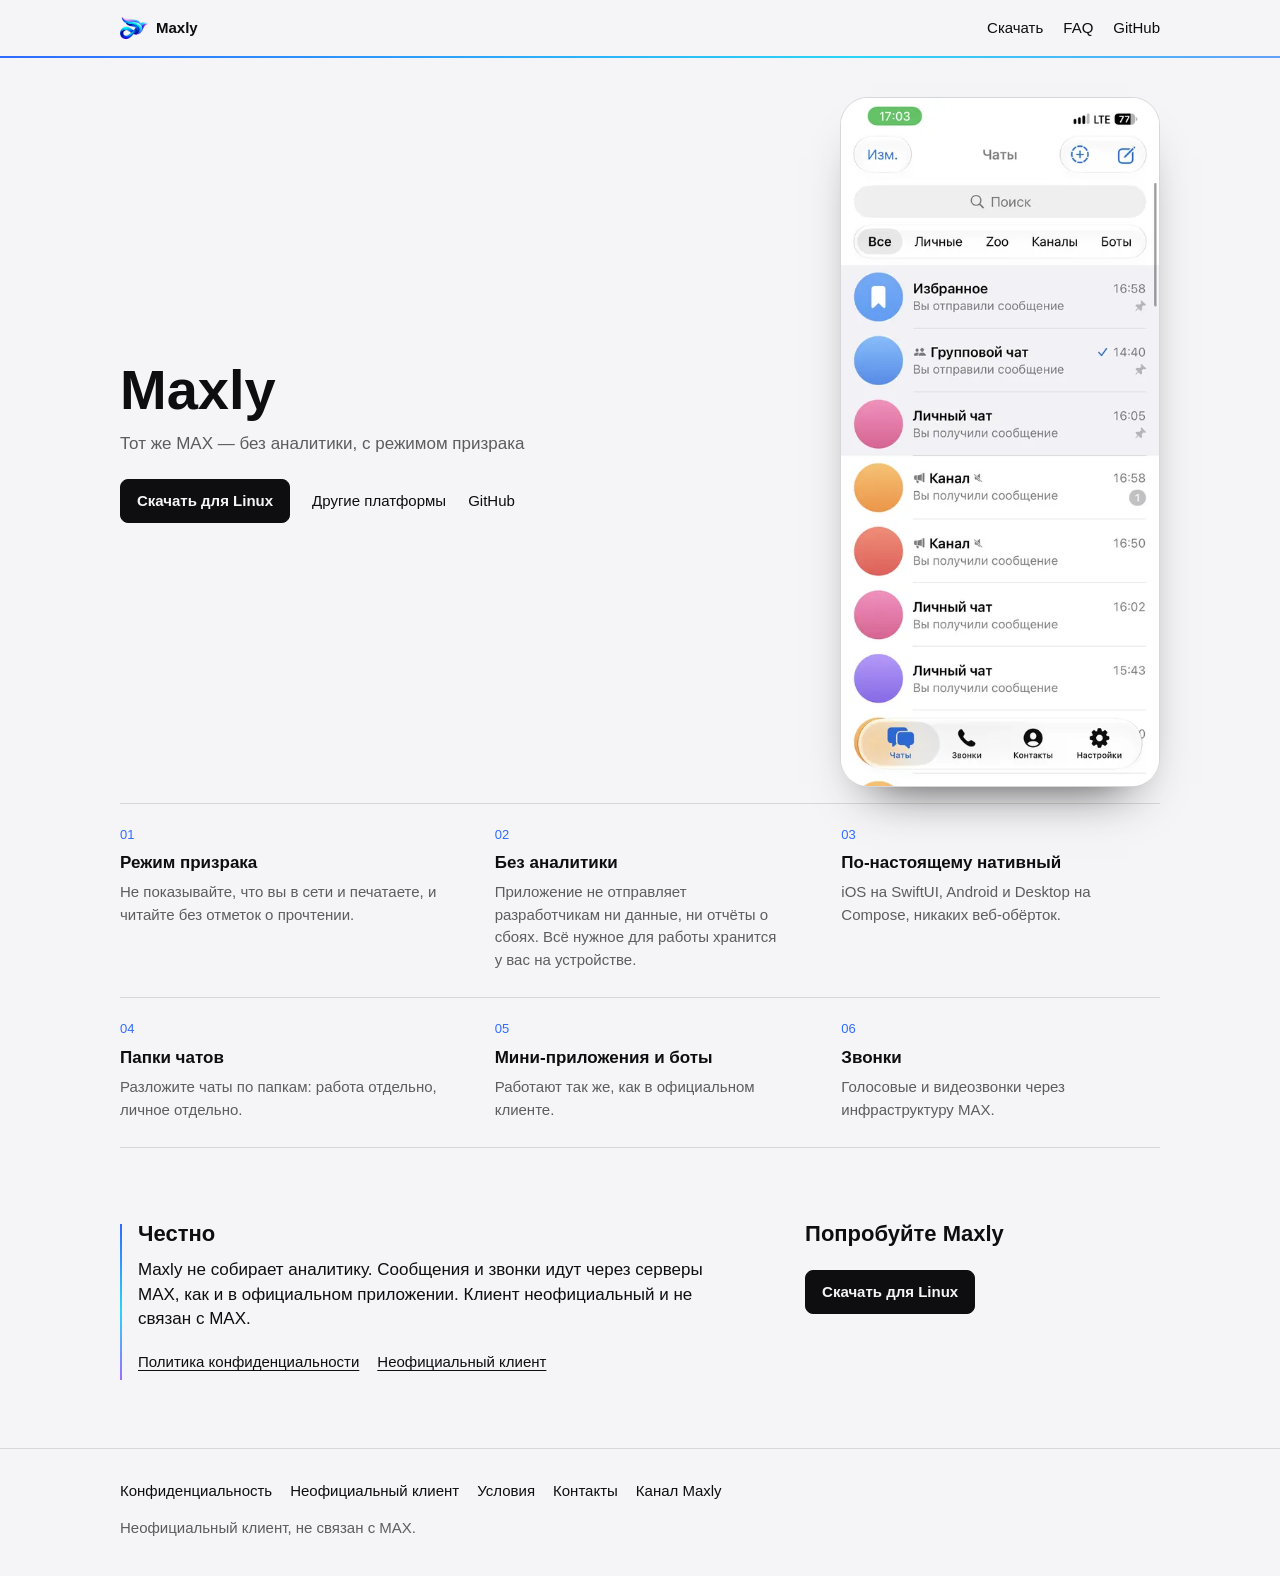
==== commit f1fdc0e0: "Анимации и более собранный вид лендинга" ====
--- a/index.html
+++ b/index.html
@@ -43,12 +43,12 @@
   </div>
   <figure class="shot"><img src="assets/img/ios-chats.webp" width="450" height="973" alt="Maxly на iPhone: список чатов"></figure>
 </div></section>
-<section class="section tight"><div class="wrap"><div class="features"><article><h3>Режим призрака</h3><p>Не показывайте, что вы в сети и печатаете, и читайте без отметок о прочтении.</p></article>
-<article><h3>Без аналитики</h3><p>Приложение не отправляет разработчикам ни данные, ни отчёты о сбоях. Всё нужное для работы хранится у вас на устройстве.</p></article>
-<article><h3>По-настоящему нативный</h3><p>iOS на SwiftUI, Android и Desktop на Compose, никаких веб-обёрток.</p></article>
-<article><h3>Папки чатов</h3><p>Разложите чаты по папкам: работа отдельно, личное отдельно.</p></article>
-<article><h3>Мини-приложения и боты</h3><p>Работают так же, как в официальном клиенте.</p></article>
-<article><h3>Звонки</h3><p>Голосовые и видеозвонки через инфраструктуру MAX.</p></article></div></div></section>
+<section class="section tight"><div class="wrap"><div class="features"><article><span class="idx">01</span><h3>Режим призрака</h3><p>Не показывайте, что вы в сети и печатаете, и читайте без отметок о прочтении.</p></article>
+<article><span class="idx">02</span><h3>Без аналитики</h3><p>Приложение не отправляет разработчикам ни данные, ни отчёты о сбоях. Всё нужное для работы хранится у вас на устройстве.</p></article>
+<article><span class="idx">03</span><h3>По-настоящему нативный</h3><p>iOS на SwiftUI, Android и Desktop на Compose, никаких веб-обёрток.</p></article>
+<article><span class="idx">04</span><h3>Папки чатов</h3><p>Разложите чаты по папкам: работа отдельно, личное отдельно.</p></article>
+<article><span class="idx">05</span><h3>Мини-приложения и боты</h3><p>Работают так же, как в официальном клиенте.</p></article>
+<article><span class="idx">06</span><h3>Звонки</h3><p>Голосовые и видеозвонки через инфраструктуру MAX.</p></article></div></div></section>
 <section class="section tight"><div class="wrap close">
   <div>
     <h2>Честно</h2>
--- a/assets/css/site.css
+++ b/assets/css/site.css
@@ -81,6 +81,17 @@
   background: var(--header);
   border-bottom: 1px solid var(--line);
 }
+.header::after {
+  content: "";
+  position: absolute;
+  left: 0;
+  right: 0;
+  bottom: -2px;
+  height: 2px;
+  background: linear-gradient(90deg, #2f6bff, #2ad4f5, #9b6dff, #2f6bff);
+  background-size: 200% 100%;
+  animation: ribbon 14s linear infinite;
+}
 .header-inner, .footer-inner {
   display: flex;
   align-items: center;
@@ -146,9 +157,14 @@
   display: inline-flex;
   align-items: center;
   font-size: 15px;
-  text-underline-offset: 3px;
-}
-.text-link:hover { text-decoration: underline; }
+  text-decoration: none;
+  background-image: linear-gradient(currentColor, currentColor);
+  background-repeat: no-repeat;
+  background-position: 0 78%;
+  background-size: 0 1px;
+  transition: background-size 0.35s cubic-bezier(0.16, 1, 0.3, 1);
+}
+.text-link:hover { background-size: 100% 1px; }
 
 .btn {
   display: inline-flex;
@@ -164,46 +180,99 @@
   letter-spacing: 0;
   background: var(--text);
   color: var(--bg);
-}
-.btn:hover { opacity: 0.8; }
+  transition: transform 0.25s cubic-bezier(0.16, 1, 0.3, 1), box-shadow 0.25s;
+}
+.btn:hover {
+  transform: translateY(-2px);
+  box-shadow: 0 10px 24px -14px #2f6bff;
+}
+.btn:active { transform: translateY(0); box-shadow: none; }
 .btn-secondary {
   background: transparent;
   color: var(--text);
 }
+.btn-secondary:hover { box-shadow: none; }
+
+.hero h1,
+.hero .lead,
+.hero .stack,
+.shot {
+  animation: enter 0.8s cubic-bezier(0.16, 1, 0.3, 1) both;
+}
+.hero .lead { animation-delay: 0.08s; }
+.hero .stack { animation-delay: 0.16s; }
+.shot { animation-delay: 0.12s; }
 
 .hero-grid {
   display: grid;
-  gap: 28px;
+  gap: 32px;
   align-items: end;
 }
 @media (min-width: 900px) {
-  .hero-grid { grid-template-columns: 1fr 280px; gap: 48px; align-items: center; }
+  .hero-grid { grid-template-columns: 1fr 320px; gap: 56px; align-items: center; }
 }
 .shot { margin: 0; }
-.shot img, .phone img {
+.shot img {
   display: block;
-  width: min(280px, 70vw);
+  width: min(320px, 74vw);
   margin-inline: auto;
   height: auto;
-  border-radius: 18px;
+  border-radius: 28px;
   border: 1px solid var(--line);
+  box-shadow: 0 28px 50px -32px rgba(0, 0, 0, 0.85);
+  animation: float 7s ease-in-out 0.8s infinite;
 }
 .phone {
   margin: 0;
   width: min(260px, 70vw);
   justify-self: center;
 }
-.phone img { width: 100%; border-radius: 22px; }
+.phone img {
+  display: block;
+  width: 100%;
+  height: auto;
+  border-radius: 24px;
+  border: 1px solid var(--line);
+  animation: float 7s ease-in-out infinite;
+}
 
 .features {
   display: grid;
   grid-template-columns: 1fr;
   border-top: 1px solid var(--line);
 }
+.idx {
+  display: block;
+  margin-bottom: 8px;
+  font-size: 13px;
+  font-variant-numeric: tabular-nums;
+  color: var(--accent-1);
+}
 .features article {
+  position: relative;
   padding: 18px 0 20px;
   border-bottom: 1px solid var(--line);
-}
+  animation: enter 0.7s cubic-bezier(0.16, 1, 0.3, 1) both;
+  transition: background 0.3s ease;
+}
+.features article:nth-child(2) { animation-delay: 0.05s; }
+.features article:nth-child(3) { animation-delay: 0.1s; }
+.features article:nth-child(4) { animation-delay: 0.15s; }
+.features article:nth-child(5) { animation-delay: 0.2s; }
+.features article:nth-child(6) { animation-delay: 0.25s; }
+.features article::before {
+  content: "";
+  position: absolute;
+  left: 0;
+  top: 14px;
+  bottom: 14px;
+  width: 2px;
+  background: linear-gradient(#2f6bff, #2ad4f5);
+  transform: scaleY(0);
+  transform-origin: center;
+  transition: transform 0.35s cubic-bezier(0.16, 1, 0.3, 1);
+}
+.features article:hover::before { transform: scaleY(1); }
 .features p {
   margin: 6px 0 0;
   color: var(--muted);
@@ -213,29 +282,35 @@
 @media (min-width: 720px) {
   .features { grid-template-columns: 1fr 1fr; }
   .features article { padding: 22px 28px 24px 0; }
-  .features article:nth-child(2n) {
-    padding-left: 28px;
-    box-shadow: inset 1px 0 0 var(--line);
-  }
+  .features article:nth-child(2n) { padding-left: 28px; }
+  .features article:nth-child(2n)::before { left: 28px; }
 }
 @media (min-width: 1020px) {
   .features { grid-template-columns: 1fr 1fr 1fr; }
   .features article,
-  .features article:nth-child(2n) {
-    padding: 22px 28px 26px 0;
-    box-shadow: none;
-  }
+  .features article:nth-child(2n) { padding: 22px 28px 26px 0; }
+  .features article::before,
+  .features article:nth-child(2n)::before { left: 0; }
   .features article:nth-child(3n+2),
-  .features article:nth-child(3n) {
-    padding-left: 28px;
-    box-shadow: inset 1px 0 0 var(--line);
-  }
+  .features article:nth-child(3n) { padding-left: 28px; }
+  .features article:nth-child(3n+2)::before,
+  .features article:nth-child(3n)::before { left: 28px; }
 }
 
 .close {
   display: grid;
   gap: 36px;
   padding-top: 8px;
+}
+.close > div:first-child { position: relative; padding-left: 18px; }
+.close > div:first-child::before {
+  content: "";
+  position: absolute;
+  left: 0;
+  top: 4px;
+  bottom: 4px;
+  width: 2px;
+  background: linear-gradient(#2f6bff, #2ad4f5 55%, #9b6dff);
 }
 .close p { margin: 10px 0 0; max-width: 38rem; }
 @media (min-width: 800px) {
@@ -255,11 +330,14 @@
   padding: 14px 0;
   border-bottom: 1px solid var(--line);
   text-decoration: none;
-}
+  transition: padding-left 0.3s cubic-bezier(0.16, 1, 0.3, 1);
+}
+.platform:hover { padding-left: 8px; }
 .platform h2 { font-size: 17px; line-height: 22px; }
 .platform p { margin: 0; grid-column: 1 / -1; }
-.platform span { font-size: 15px; }
+.platform span { font-size: 15px; display: inline-block; transition: transform 0.3s cubic-bezier(0.16, 1, 0.3, 1); }
 .platform span::after { content: " →"; }
+.platform:hover span { transform: translateX(4px); }
 @media (min-width: 700px) {
   .platform { grid-template-columns: 160px 1fr auto; }
   .platform p { grid-column: auto; }
@@ -303,6 +381,7 @@
   border-bottom: 2px solid transparent;
   background: transparent;
   color: var(--muted);
+  transition: color 0.2s, border-color 0.2s;
 }
 .tab[aria-selected="true"] {
   color: var(--text);
@@ -335,9 +414,29 @@
   padding: 8px 0;
 }
 .faq summary::-webkit-details-marker { display: none; }
-.faq summary::after { content: "+"; color: var(--muted); font-weight: 400; }
-.faq details[open] summary::after { content: "–"; }
-.faq details p { margin: 0 0 16px; color: var(--muted); font-size: 15px; line-height: 1.5; max-width: 40rem; }
+.faq summary::after {
+  content: "+";
+  color: var(--muted);
+  font-weight: 400;
+  transition: transform 0.25s cubic-bezier(0.16, 1, 0.3, 1);
+}
+.faq details[open] summary::after { transform: rotate(45deg); }
+.faq-body {
+  display: grid;
+  grid-template-rows: 0fr;
+  transition: grid-template-rows 0.32s cubic-bezier(0.16, 1, 0.3, 1);
+}
+.faq details[open] .faq-body { grid-template-rows: 1fr; }
+.faq-body > p {
+  overflow: hidden;
+  margin: 0;
+  padding-bottom: 16px;
+  color: var(--muted);
+  font-size: 15px;
+  line-height: 1.5;
+  max-width: 40rem;
+}
+.faq details > p { margin: 0 0 16px; color: var(--muted); font-size: 15px; line-height: 1.5; max-width: 40rem; }
 
 .updated { margin: 8px 0 0; }
 .toc { margin: 28px 0; padding: 0; list-style: none; display: grid; gap: 2px; }
@@ -389,3 +488,15 @@
   color: var(--text);
 }
 .error-page p { max-width: 36rem; overflow-wrap: anywhere; }
+
+@keyframes enter {
+  from { opacity: 0; transform: translateY(16px); }
+  to { opacity: 1; transform: none; }
+}
+@keyframes float {
+  0%, 100% { transform: translateY(0); }
+  50% { transform: translateY(-8px); }
+}
+@keyframes ribbon {
+  to { background-position: 200% 0; }
+}
